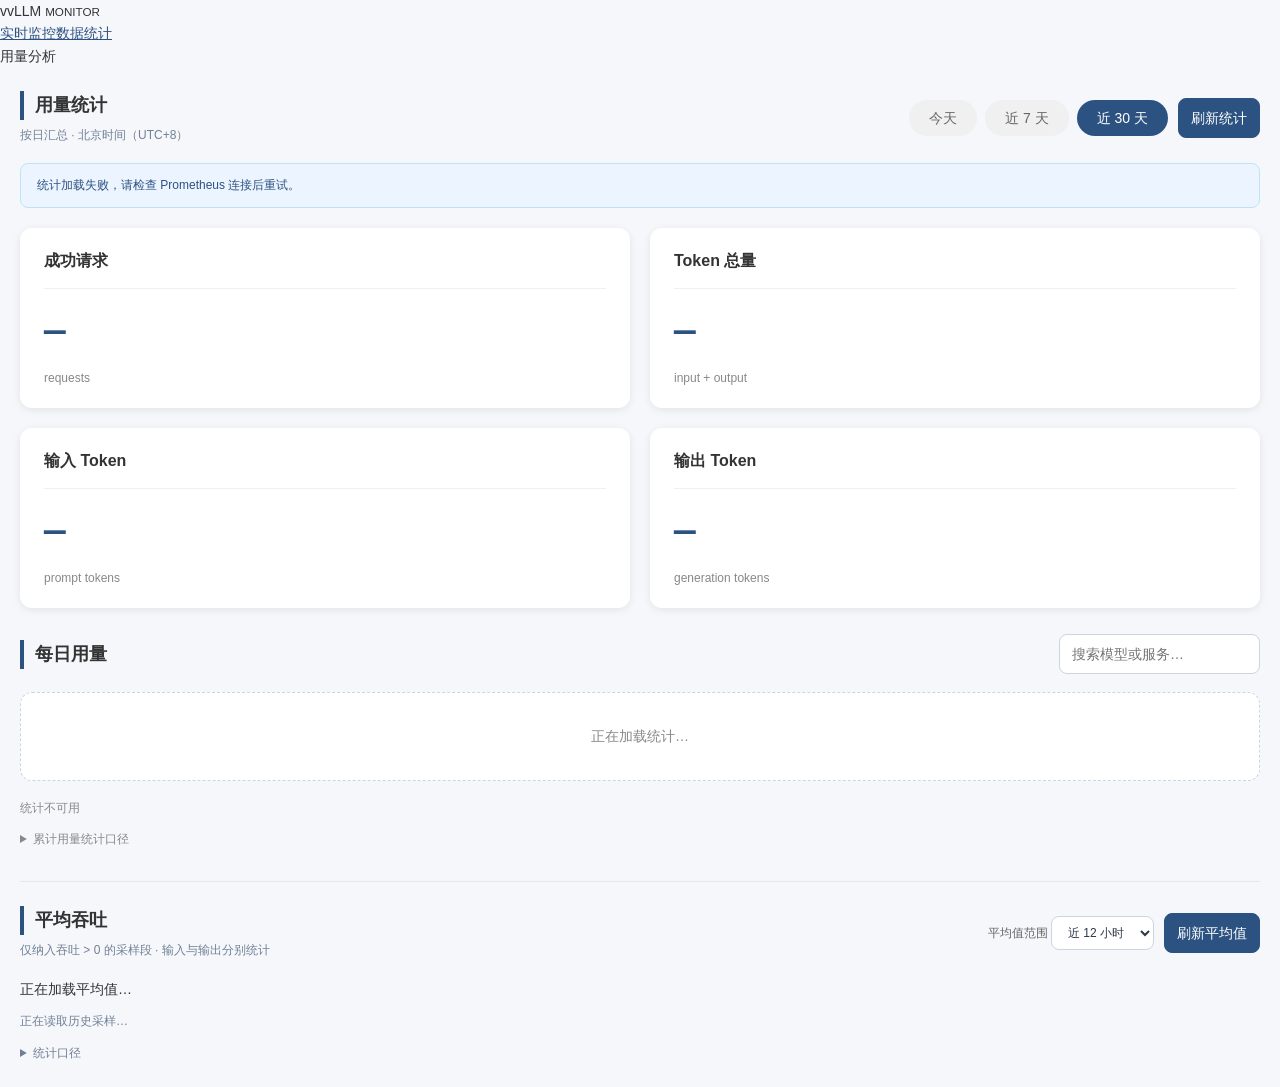
==== dashboard/statistics.html @ 38ed267f "Remove flashing chart notes and missing-data bar outlines" ====
<!doctype html>
<html lang="zh-CN">
<head>
<meta charset="utf-8"><meta name="viewport" content="width=device-width,initial-scale=1">
<title>vLLM · 用量统计</title>
<style>
:root{color-scheme:light;--bg:#f5f7fa;--panel:#fff;--line:#e2e8f0;--text:#333;--muted:#718096;--green:#2c5282}*{box-sizing:border-box}body{margin:0;background:var(--bg);color:var(--text);font:14px/1.6 -apple-system,BlinkMacSystemFont,"Segoe UI",Roboto,"Helvetica Neue",Arial,sans-serif}a{color:#2c5282}button,input,select{font:inherit}button,a,select{transition:background .2s,border-color .2s}button{cursor:pointer}button:disabled{opacity:.5;cursor:wait}button,input,select{border:1px solid #cbd5e0;border-radius:8px;padding:8px 12px;background:#fff;color:#2d3748}button{background:#2c5282;border-color:#2c5282;color:white}button:hover{background:#1a365d}input:focus,select:focus{outline:0;border-color:#2c5282;box-shadow:0 0 0 3px #2c52821f}a:focus-visible,button:focus-visible,summary:focus-visible{outline:2px solid #5470c6;outline-offset:4px}.site-header{background:linear-gradient(135deg,#1a365d,#2c5282);padding:22px 30px;display:flex;justify-content:space-between;align-items:center;gap:20px;color:white}.site-header h1{font:26px/1.4 SimSun,"宋体",serif;letter-spacing:2px;margin:0}.site-header p{color:#ffffffb3;margin:6px 0 0;font-size:13px}.page-switch{display:flex;gap:4px;border-radius:24px;background:#ffffff26;padding:5px;white-space:nowrap}.page-switch a{color:#ffffffd9;text-decoration:none;padding:8px 18px;border-radius:20px;font-size:13px}.page-switch a.active{background:white;color:#1a365d;font-weight:600}.page-switch a:hover{background:#ffffff30}.page-switch a.active:hover{background:white}.toolbar{background:white;border-bottom:1px solid var(--line);padding:14px 30px;display:flex;align-items:center;justify-content:space-between;gap:16px;flex-wrap:wrap}.range-tabs{display:flex;gap:8px}.range-tabs button{background:#f0f0f0;color:#666;border:0;border-radius:20px;padding:7px 20px}.range-tabs button[aria-pressed="true"]{background:#2c5282;color:white}.toolbar-note{color:#888;font-size:12px}main{max-width:1400px;margin:0 auto;padding:24px 20px}.section-head,.table-head,header{display:flex;align-items:center;justify-content:space-between;gap:18px;flex-wrap:wrap;margin-bottom:18px}h1,h2{font-size:18px;font-weight:600;margin:0}main h1,main h2{border-left:4px solid #2c5282;padding-left:11px}p{color:var(--muted);margin:6px 0 0;font-size:12px}.actions{display:flex;align-items:center;gap:10px}.actions label{color:#666;font-size:12px}.cards{display:grid;grid-template-columns:1fr 1fr;gap:20px;margin:0 0 26px}.card,.chart-card{background:#fff;border-radius:12px;box-shadow:0 2px 8px #00000014;min-width:0}.card{padding:20px 24px}.card>span{display:block;font-weight:600;font-size:16px;border-bottom:1px solid #f0f0f0;padding-bottom:14px}.card>strong{display:block;font:600 36px/1.8 'SF Mono',Menlo,Consolas,monospace;margin-top:12px;color:#2c5282;overflow-wrap:anywhere}.card small{color:#888;font-size:12px}.token-split{display:flex;gap:24px;flex-wrap:wrap;margin-top:10px;color:#718096;font-size:12px}.token-split b{color:#4a5568;font-weight:500;margin-left:5px}.chart-grid{display:grid;grid-template-columns:1fr 1fr;gap:20px}#rows{grid-template-columns:1fr}.chart-card{padding:20px 24px}.chart-title{display:flex;justify-content:space-between;align-items:center;gap:15px;border-bottom:1px solid #f0f0f0;padding-bottom:14px;margin-bottom:20px}.chart-title h3{font-size:16px;font-weight:600;margin:0}.chart-title>span{color:#888;font-size:12px}.bar-axis{display:flex;justify-content:space-between;padding-right:106px;font:11px Menlo,Consolas,monospace;color:#999;margin:0 0 18px}.bar-row{display:grid;grid-template-columns:minmax(0,1fr) 90px;column-gap:16px;margin-bottom:24px}.bar-row:last-child{margin-bottom:0}.bar-label{grid-column:1/-1;display:flex;justify-content:space-between;gap:12px;margin-bottom:9px;min-width:0}.bar-label strong{font-size:13px;font-weight:500;overflow-wrap:anywhere}.bar-label span{font-size:11px;color:#999;overflow:hidden;text-overflow:ellipsis;white-space:nowrap}.bar-track{height:23px;align-self:center;background:repeating-linear-gradient(to right,#fafbfc 0,#fafbfc calc(25% - 1px),#e8edf3 calc(25% - 1px),#e8edf3 25%);border-left:1px solid #cbd5e0;display:flex;overflow:hidden}.bar-track i{display:block;height:100%;flex-shrink:0;border-radius:0 3px 3px 0}.bar-value{font:500 12px/23px Menlo,Consolas,monospace;text-align:right;color:#4a5568}.bar-detail{grid-column:1/-1;color:#888;font-size:11px;margin-top:7px}.chart-empty{grid-column:1/-1;background:#fff;border:1px dashed #cbd5e0;padding:32px;border-radius:12px;color:#888;text-align:center}.notice{padding:12px 16px;border:1px solid #bee3f8;background:#ebf4ff;color:#2c5282;border-radius:8px;font-size:12px;margin-bottom:20px}.average-section{margin-top:32px;border-top:1px solid #e2e8f0;padding-top:24px}footer{font-size:12px;color:#888;margin-top:18px}.meta{font-size:12px;color:#888;margin:14px 0}details{font-size:12px;color:#888;margin-top:12px}details p{line-height:1.9}summary{cursor:pointer}.legend{display:flex;gap:16px;align-items:center;font-size:12px;color:#888;margin-bottom:18px}.legend i{display:inline-block;width:10px;height:10px;border-radius:2px;margin-right:6px}[hidden]{display:none!important}@media(max-width:900px){.chart-grid{grid-template-columns:1fr}}@media(max-width:768px){.site-header{padding:20px;align-items:flex-start;flex-direction:column;gap:16px}.site-header h1{font-size:23px}.toolbar{padding:12px 20px}.toolbar-note{display:none}.cards{grid-template-columns:1fr;gap:16px}main{padding:20px 16px}.chart-card,.card{padding:18px}.card>strong{font-size:30px}.bar-label span{max-width:45%}.actions{flex-wrap:wrap}.bar-row{grid-template-columns:minmax(0,1fr) 84px;column-gap:12px}.bar-axis{padding-right:96px}.table-head input{max-width:100%}}
</style>
<link rel="stylesheet" href="/theme.css">
</head>
<body>
<div class="app-header"><div class="app-brand"><span class="brand-mark">v</span>vLLM <small>MONITOR</small></div><nav class="app-nav" aria-label="页面导航"><a href="/" >实时监控</a><a href="/stats" class="active" aria-current="page">数据统计</a></nav><div class="app-tools"><span class="pill">用量分析</span></div></div>
<main>

<header><div><h1>用量统计</h1><p>按日汇总 · 北京时间（UTC+8）</p></div><div class="actions"><div class="range-tabs" aria-label="累计用量范围"><button type="button" data-range="24h" aria-pressed="false">今天</button><button type="button" data-range="7d" aria-pressed="false">近 7 天</button><button type="button" data-range="30d" aria-pressed="true">近 30 天</button></div><label hidden>统计范围 <select id="window"><option value="24h">今天</option><option value="7d">近 7 天</option><option value="30d" selected>近 30 天</option></select></label><button id="refresh">刷新统计</button></div></header>
<div id="error" class="notice" role="alert" hidden></div>
<section class="cards" aria-label="总计">
<div class="card"><span>成功请求</span><strong id="requests">—</strong><small>requests</small></div>
<div class="card"><span>Token 总量</span><strong id="total_tokens">—</strong><small>input + output</small></div>
<div class="card"><span>输入 Token</span><strong id="input_tokens">—</strong><small>prompt tokens</small></div>
<div class="card"><span>输出 Token</span><strong id="output_tokens">—</strong><small>generation tokens</small></div>
</section>
<div class="table-head"><h2>每日用量</h2><input id="search" type="search" aria-label="搜索模型或服务" placeholder="搜索模型或服务…"></div>
<div id="rows" class="chart-grid" aria-live="polite">正在加载统计…</div>
<footer><div id="status" role="status">正在读取 Prometheus 历史…</div><details><summary>累计用量统计口径</summary><p>统计当前配置的服务入口，按 model_name 分列；不同入口分别计数，总计不随搜索变化。同一请求经过多个被监控入口或 PD 节点时可能重复计数。</p><p>按北京时间自然日计算计数器增量；今天统计到当前时刻。总计为每日已知数据之和；按所选日期范围估算，处理已观测到的重启归零；默认最多保留 30 天，并非服务上线以来的永久总账。接入前用量、采集缺口无法完整恢复；小数四舍五入展示。缺失指标显示 —，不计为零；总计仅汇总已知用量，部分缺失时显示提示；全部缺失时显示 —。</p></details></footer>
<section aria-label="平均吞吐" class="average-section">
<div class="table-head"><div><h1>平均吞吐</h1><p>仅纳入吞吐 &gt; 0 的采样段 · 输入与输出分别统计</p></div><div class="actions"><label>平均值范围 <select id="average-window"><option value="12h">近 12 小时</option><option value="24h">近 24 小时</option></select></label><button id="average-refresh">刷新平均值</button></div></div>
<div id="average-error" class="notice" role="alert" hidden></div>
<div id="average-rows" class="chart-grid" aria-live="polite">正在加载平均值…</div>
<p id="average-status" role="status" style="font-size:12px;margin:12px 0">正在读取历史采样…</p>
<details><summary style="cursor:pointer;color:var(--muted)">统计口径</summary><p style="font-size:12px;margin-top:8px">按 3 秒等间隔取样，对大于 0 的吞吐值求平均，等价于按有效采样时长加权；采集失败、缺失和过期样本排除。有效时长与覆盖率是采样估算。全程为零时平均显示 —，有效时长为 0；没有数据时两者均为 —。输入、输出的有效时段不同，不能直接相加两者平均值。采样间隔内部的空闲秒数无法精确扣除；有负载但吞吐为零的等待阶段也会按本口径排除。</p></details>
</section>
</main>
<script src="/statistics-bars.js"></script>
<script>
const $=id=>document.getElementById(id), keys=['requests','total_tokens','input_tokens','output_tokens'];
const fmt=v=>v==null?'—':Number(v).toLocaleString('zh-CN',{maximumFractionDigits:0});
const esc=v=>String(v??'').replace(/[&<>"']/g,c=>({'&':'&amp;','<':'&lt;','>':'&gt;','"':'&quot;',"'":'&#39;'}[c]));
let data=null, serial=0, rangeStart=0, rangeEnd=0;
function dateSlider(key){
  const dates=data?.dates||[], count=Math.max(1,dates.length);
  const values=dates.map(date=>(data?.rows||[]).reduce((sum,row)=>sum+(row.daily?.find(day=>day.date===date)?.[key]||0),0));
  const max=Math.max(1,...values);
  const bars=values.map((v,i)=>`<rect x="${i/count*1000}" y="${38-v/max*32}" width="${Math.max(1,1000/count-3)}" height="${v/max*32}" rx="1"/>`).join('');
  return `<div class="date-slider"><div class="date-brush" style="--range-left:${rangeStart/count*100}%;--range-right:${(rangeEnd+1)/count*100}%"><svg viewBox="0 0 1000 40" preserveAspectRatio="none" aria-hidden="true">${bars}</svg><div class="brush-window" data-brush="pan" tabindex="0" role="group" aria-label="日期选区，左右方向键平移"><span class="brush-grip" data-brush="start" tabindex="0" role="slider" aria-label="开始日期" aria-valuemin="0" aria-valuemax="${dates.length-1}" aria-valuenow="${rangeStart}" aria-valuetext="${dates[rangeStart]}"></span><span class="brush-grip" data-brush="end" tabindex="0" role="slider" aria-label="结束日期" aria-valuemin="0" aria-valuemax="${dates.length-1}" aria-valuenow="${rangeEnd}" aria-valuetext="${dates[rangeEnd]}"></span></div></div><div class="date-bounds"><span>${esc(dates[0]||'—')}</span><span>拖动两端缩放 · 拖动选区平移</span><span>${esc(dates[dates.length-1]||'—')}</span></div></div>`;
}
function withDateSlider(chart,key){return chart.replace('</section>',dateSlider(key)+'</section>');}
function selectedTotals(dates){
  if(rangeStart===0 && rangeEnd===(data.dates||[]).length-1)return Object.fromEntries(keys.map(key=>{
    const known=data.rows.map(row=>row[key]).filter(v=>v!=null&&Number.isFinite(v));
    return [key,known.length?known.reduce((a,b)=>a+b,0):null];
  }));
  return Object.fromEntries(keys.map(key=>{
    const perRow=data.rows.map(row=>dates.map(date=>row.daily?.find(day=>day.date===date)?.[key]).filter(v=>v!=null&&Number.isFinite(v)));
    return [key,perRow.some(values=>values.length)?perRow.flat().reduce((a,b)=>a+b,0):null];
  }));
}
function render(live=false){
  const q=$('search').value.trim().toLowerCase();
  const dates=(data?.dates||[]).slice(rangeStart,rangeEnd+1);
  if(data){const totals=selectedTotals(dates);keys.forEach(k=>$(k).textContent=fmt(totals[k]));}
  const rows=(data?.rows||[]).filter(r=>[r.display_model,r.model,r.project,r.node].join(' ').toLowerCase().includes(q));
  const width=Math.max(280,($('rows').clientWidth||842)-42);
  const charts=[dailyUsageChart(rows,dates,'requests','每日请求处理数','次',fmt,esc,width),dailyUsageChart(rows,dates,'total_tokens','每日 Token 用量','tokens',fmt,esc,width),dailyQueueChart(rows,dates,fmt,esc,width)];
  if(live===true){
    document.querySelectorAll('.daily-scroll').forEach((plot,i)=>plot.innerHTML=charts[i].match(/<div class="daily-scroll">([\s\S]*?)<\/div>/)[1]);
    document.querySelectorAll('.date-brush').forEach(brush=>{
      brush.style.setProperty('--range-left',`${rangeStart/data.dates.length*100}%`);
      brush.style.setProperty('--range-right',`${(rangeEnd+1)/data.dates.length*100}%`);
      ['start','end'].forEach(part=>{const handle=brush.querySelector(`[data-brush="${part}"]`),value=part==='start'?rangeStart:rangeEnd;handle.setAttribute('aria-valuenow',value);handle.setAttribute('aria-valuetext',data.dates[value]);});
    });
    return;
  }
  $('rows').innerHTML=rows.length ? charts.map((chart,i)=>withDateSlider(chart,['requests','total_tokens','waiting'][i])).join('')
    : `<div class="chart-empty">${q?'没有匹配的模型':data?'当前没有可统计的服务入口':'暂无统计数据'}</div>`;
}
async function load(){const id=++serial;$('refresh').disabled=true;$('error').hidden=true;data=null;keys.forEach(k=>$(k).textContent='—');$('rows').innerHTML='<div class="chart-empty">正在加载统计…</div>';$('status').textContent='正在读取 Prometheus 历史…';try{const response=await fetch('/api/statistics?window='+encodeURIComponent($('window').value));if(!response.ok)throw new Error('统计加载失败，请检查 Prometheus 连接后重试。');const next=await response.json();if(id!==serial)return;data=next;rangeStart=0;rangeEnd=Math.max(0,(data.dates||[]).length-1);keys.forEach(k=>$(k).textContent=fmt(data.totals[k]));render();$('status').textContent='统计截至：'+new Date(data.end*1000).toLocaleString('zh-CN')+' · '+data.rows.length+' 个模型 / 入口记录';if(data.partial || data.rows.some(r=>keys.some(k=>r[k]==null))){$('error').textContent='部分模型或日期数据缺失：总计与柱状图仅汇总已知用量，不代表完整总量。';$('error').hidden=false;}}catch(e){if(id!==serial)return;$('error').textContent=e.message;$('error').hidden=false;$('status').textContent='统计不可用';render();}finally{if(id===serial)$('refresh').disabled=false;}}
let brushDrag=null;
$('rows').onpointerdown=event=>{
  const target=event.target.closest('[data-brush]');if(!data||!target||event.button!==0)return;
  const track=target.closest('.date-brush');
  brushDrag={pointer:event.pointerId,x:event.clientX,width:track.getBoundingClientRect().width,start:rangeStart,end:rangeEnd,part:target.dataset.brush};
  target.setPointerCapture(event.pointerId);target.focus({preventScroll:true});event.preventDefault();
};
$('rows').onpointermove=event=>{
  if(!brushDrag||event.pointerId!==brushDrag.pointer)return;
  const d=brushDrag,delta=Math.round((event.clientX-d.x)/d.width*data.dates.length);
  [rangeStart,rangeEnd]=brushRange(d.start,d.end,delta,d.part,data.dates.length);render(true);
};
$('rows').onpointerup=$('rows').onpointercancel=$('rows').onlostpointercapture=()=>{brushDrag=null;};
$('rows').onkeydown=event=>{
  const target=event.target.closest('[data-brush]');if(!data||!target||!['ArrowLeft','ArrowRight'].includes(event.key))return;
  event.preventDefault();[rangeStart,rangeEnd]=brushRange(rangeStart,rangeEnd,event.key==='ArrowRight'?1:-1,target.dataset.brush,data.dates.length);render(true);
};
if(typeof ResizeObserver!=='undefined')new ResizeObserver(()=>{if(data)render(true);}).observe($('rows'));
function syncTabs(){document.querySelectorAll('[data-range]').forEach(button=>button.setAttribute('aria-pressed',String(button.dataset.range===$('window').value)));}
document.querySelectorAll('[data-range]').forEach(button=>button.onclick=()=>{$('window').value=button.dataset.range;syncTabs();load();});
$('refresh').onclick=load;$('window').onchange=()=>{syncTabs();load();};$('search').oninput=render;load();
</script>
<script src="/averages.js"></script>
</body></html>
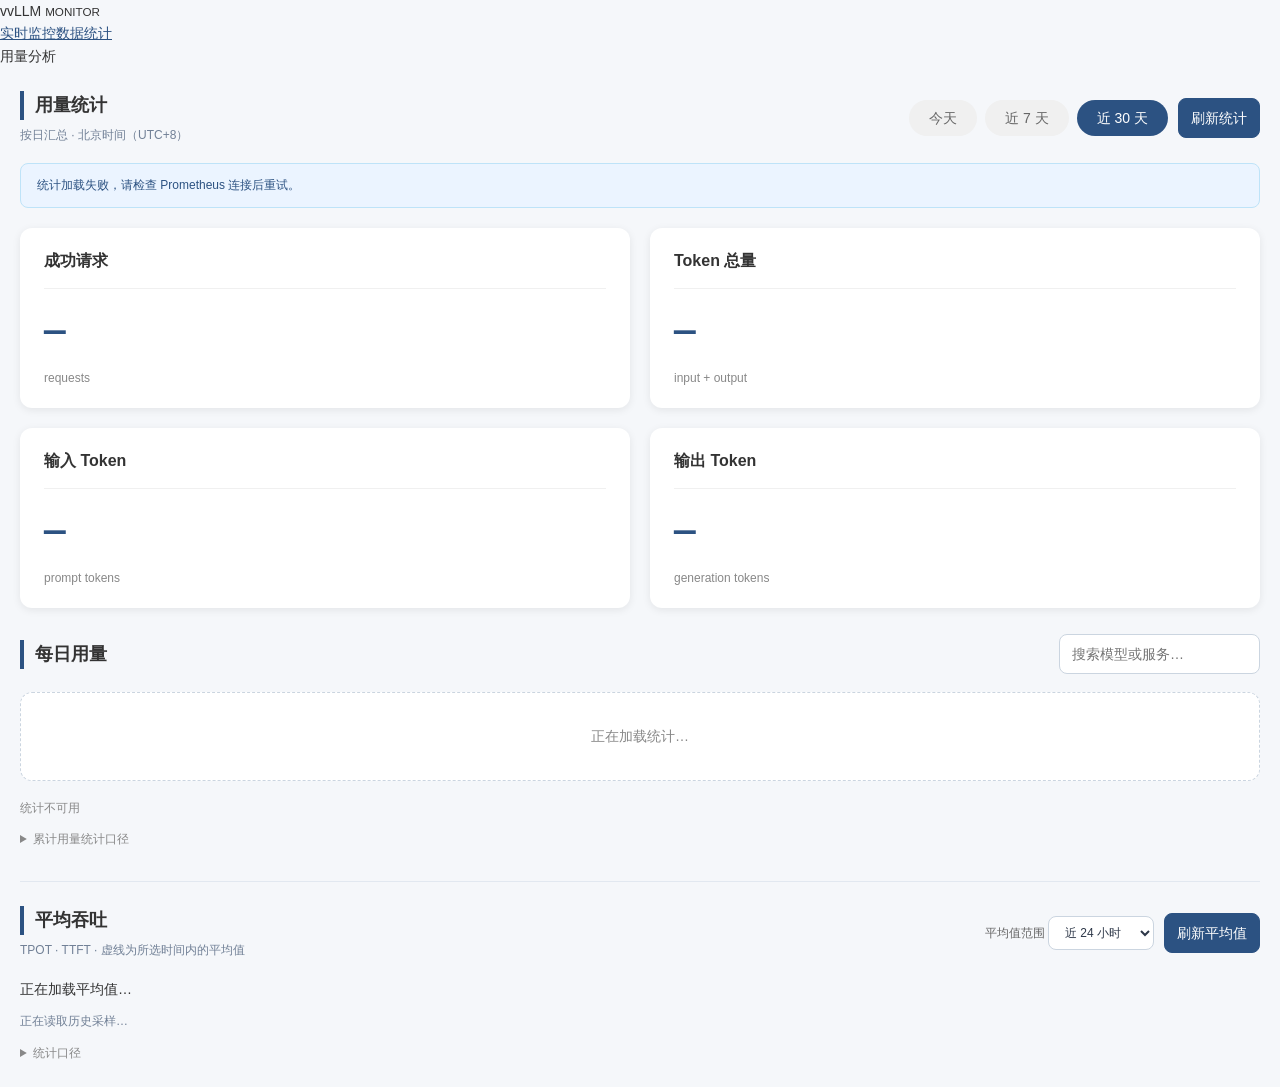
==== commit 0ce96908: "feat: add latency trends and refine decode speed monitoring" ====
--- a/dashboard/statistics.html
+++ b/dashboard/statistics.html
@@ -12,7 +12,7 @@
 <div class="app-header"><div class="app-brand"><span class="brand-mark">v</span>vLLM <small>MONITOR</small></div><nav class="app-nav" aria-label="页面导航"><a href="/" >实时监控</a><a href="/stats" class="active" aria-current="page">数据统计</a></nav><div class="app-tools"><span class="pill">用量分析</span></div></div>
 <main>
 
-<header><div><h1>用量统计</h1><p>按日汇总 · 北京时间（UTC+8）</p></div><div class="actions"><div class="range-tabs" aria-label="累计用量范围"><button type="button" data-range="24h" aria-pressed="false">今天</button><button type="button" data-range="7d" aria-pressed="false">近 7 天</button><button type="button" data-range="30d" aria-pressed="true">近 30 天</button></div><label hidden>统计范围 <select id="window"><option value="24h">今天</option><option value="7d">近 7 天</option><option value="30d" selected>近 30 天</option></select></label><button id="refresh">刷新统计</button></div></header>
+<header><div><h1>用量统计</h1><p>按日汇总 · 北京时间（UTC+8）</p></div><div class="actions"><div class="range-tabs" aria-label="累计用量范围"><button type="button" data-range="24h" aria-pressed="false">今天</button><button type="button" data-range="7d" aria-pressed="false">近 7 天</button><button type="button" data-range="30d" aria-pressed="true">近 30 天</button></div><label hidden>统计范围 <select id="window"><option value="24h" selected>今天</option><option value="7d">近 7 天</option><option value="30d" selected>近 30 天</option></select></label><button id="refresh">刷新统计</button></div></header>
 <div id="error" class="notice" role="alert" hidden></div>
 <section class="cards" aria-label="总计">
 <div class="card"><span>成功请求</span><strong id="requests">—</strong><small>requests</small></div>
@@ -24,19 +24,50 @@
 <div id="rows" class="chart-grid" aria-live="polite">正在加载统计…</div>
 <footer><div id="status" role="status">正在读取 Prometheus 历史…</div><details><summary>累计用量统计口径</summary><p>统计当前配置的服务入口，按 model_name 分列；不同入口分别计数，总计不随搜索变化。同一请求经过多个被监控入口或 PD 节点时可能重复计数。</p><p>按北京时间自然日计算计数器增量；今天统计到当前时刻。总计为每日已知数据之和；按所选日期范围估算，处理已观测到的重启归零；默认最多保留 30 天，并非服务上线以来的永久总账。接入前用量、采集缺口无法完整恢复；小数四舍五入展示。缺失指标显示 —，不计为零；总计仅汇总已知用量，部分缺失时显示提示；全部缺失时显示 —。</p></details></footer>
 <section aria-label="平均吞吐" class="average-section">
-<div class="table-head"><div><h1>平均吞吐</h1><p>仅纳入吞吐 &gt; 0 的采样段 · 输入与输出分别统计</p></div><div class="actions"><label>平均值范围 <select id="average-window"><option value="12h">近 12 小时</option><option value="24h">近 24 小时</option></select></label><button id="average-refresh">刷新平均值</button></div></div>
+<div class="table-head"><div><h1>平均吞吐</h1><p>TPOT · TTFT · 虚线为所选时间内的平均值</p></div><div class="actions"><label>平均值范围 <select id="average-window"><option value="6h">近 6 小时</option><option value="12h">近 12 小时</option><option value="24h" selected>近 24 小时</option><option value="48h">近 48 小时</option><option value="7d">近 7 天</option><option value="custom">自定义时间</option></select></label><button id="average-refresh">刷新平均值</button></div></div>
+<div id="average-custom" class="actions" hidden style="flex-wrap:wrap;margin-bottom:16px"><label>开始时间 <input id="average-start" type="datetime-local" required></label><label>结束时间 <input id="average-end" type="datetime-local" required></label><span style="color:var(--muted);font-size:12px">按本地时区，最长 30 天；选择后点击刷新平均值</span></div>
 <div id="average-error" class="notice" role="alert" hidden></div>
+<div id="average-tooltip" class="latency-tooltip" role="tooltip" hidden></div>
 <div id="average-rows" class="chart-grid" aria-live="polite">正在加载平均值…</div>
 <p id="average-status" role="status" style="font-size:12px;margin:12px 0">正在读取历史采样…</p>
-<details><summary style="cursor:pointer;color:var(--muted)">统计口径</summary><p style="font-size:12px;margin-top:8px">按 3 秒等间隔取样，对大于 0 的吞吐值求平均，等价于按有效采样时长加权；采集失败、缺失和过期样本排除。有效时长与覆盖率是采样估算。全程为零时平均显示 —，有效时长为 0；没有数据时两者均为 —。输入、输出的有效时段不同，不能直接相加两者平均值。采样间隔内部的空闲秒数无法精确扣除；有负载但吞吐为零的等待阶段也会按本口径排除。</p></details>
+<details><summary>统计口径</summary><p>TPOT 为请求级每输出 Token 耗时，TTFT 为首 Token 延迟，单位均为毫秒。每个实线采样点用最近两次采集间的耗时总量增量 ÷ 观测次数增量计算，不使用 P95 / P50，也不是逐请求原始记录。虚线为所选时间内每 3 秒有效采样的时间均值，不是请求加权均值。无新增观测、采集失败、过期或不完整的 sum/count 指标不计入均值，缺测处断线；有效零值保留。较长范围降低曲线取点密度，虚线仍使用完整 3 秒采样计算。</p></details>
 </section>
 </main>
+<div id="bar-tooltip" class="bar-tooltip" role="tooltip" hidden></div>
 <script src="/statistics-bars.js"></script>
 <script>
 const $=id=>document.getElementById(id), keys=['requests','total_tokens','input_tokens','output_tokens'];
 const fmt=v=>v==null?'—':Number(v).toLocaleString('zh-CN',{maximumFractionDigits:0});
 const esc=v=>String(v??'').replace(/[&<>"']/g,c=>({'&':'&amp;','<':'&lt;','>':'&gt;','"':'&quot;',"'":'&#39;'}[c]));
 let data=null, serial=0, rangeStart=0, rangeEnd=0;
+let tooltipTarget=null;
+function hideBarTooltip(){
+  if(tooltipTarget)tooltipTarget.removeAttribute('aria-describedby');
+  tooltipTarget=null;$('bar-tooltip').hidden=true;
+}
+function showBarTooltip(target,x,y){
+  if(!target){hideBarTooltip();return;}
+  if(tooltipTarget!==target)hideBarTooltip();
+  tooltipTarget=target;
+  const tooltip=$('bar-tooltip');
+  tooltip.textContent=target.dataset.barTooltip;
+  tooltip.hidden=false;target.setAttribute('aria-describedby','bar-tooltip');
+  const box=tooltip.getBoundingClientRect();
+  tooltip.style.left=Math.max(8,Math.min(x+12,window.innerWidth-box.width-8))+'px';
+  tooltip.style.top=Math.max(8,y+12+box.height>window.innerHeight-8?y-box.height-12:y+12)+'px';
+}
+$('rows').onpointerover=event=>showBarTooltip(event.target.closest('[data-bar-tooltip]'),event.clientX,event.clientY);
+$('rows').onpointerout=$('rows').onpointerleave=hideBarTooltip;
+$('rows').onfocusin=event=>{
+  const target=event.target.closest('[data-bar-tooltip]');
+  if(!target)return;
+  const box=target.getBoundingClientRect();showBarTooltip(target,box.x+box.width/2,box.y);
+};
+$('rows').onfocusout=hideBarTooltip;
+if(typeof window!=='undefined'){
+  window.addEventListener('scroll',hideBarTooltip,true);
+  window.addEventListener('blur',hideBarTooltip);
+}
 function dateSlider(key){
   const dates=data?.dates||[], count=Math.max(1,dates.length);
   const values=dates.map(date=>(data?.rows||[]).reduce((sum,row)=>sum+(row.daily?.find(day=>day.date===date)?.[key]||0),0));
@@ -56,6 +87,7 @@
   }));
 }
 function render(live=false){
+  hideBarTooltip();
   const q=$('search').value.trim().toLowerCase();
   const dates=(data?.dates||[]).slice(rangeStart,rangeEnd+1);
   if(data){const totals=selectedTotals(dates);keys.forEach(k=>$(k).textContent=fmt(totals[k]));}
@@ -74,7 +106,7 @@
   $('rows').innerHTML=rows.length ? charts.map((chart,i)=>withDateSlider(chart,['requests','total_tokens','waiting'][i])).join('')
     : `<div class="chart-empty">${q?'没有匹配的模型':data?'当前没有可统计的服务入口':'暂无统计数据'}</div>`;
 }
-async function load(){const id=++serial;$('refresh').disabled=true;$('error').hidden=true;data=null;keys.forEach(k=>$(k).textContent='—');$('rows').innerHTML='<div class="chart-empty">正在加载统计…</div>';$('status').textContent='正在读取 Prometheus 历史…';try{const response=await fetch('/api/statistics?window='+encodeURIComponent($('window').value));if(!response.ok)throw new Error('统计加载失败，请检查 Prometheus 连接后重试。');const next=await response.json();if(id!==serial)return;data=next;rangeStart=0;rangeEnd=Math.max(0,(data.dates||[]).length-1);keys.forEach(k=>$(k).textContent=fmt(data.totals[k]));render();$('status').textContent='统计截至：'+new Date(data.end*1000).toLocaleString('zh-CN')+' · '+data.rows.length+' 个模型 / 入口记录';if(data.partial || data.rows.some(r=>keys.some(k=>r[k]==null))){$('error').textContent='部分模型或日期数据缺失：总计与柱状图仅汇总已知用量，不代表完整总量。';$('error').hidden=false;}}catch(e){if(id!==serial)return;$('error').textContent=e.message;$('error').hidden=false;$('status').textContent='统计不可用';render();}finally{if(id===serial)$('refresh').disabled=false;}}
+async function load(){hideBarTooltip();const id=++serial;$('refresh').disabled=true;$('error').hidden=true;data=null;keys.forEach(k=>$(k).textContent='—');$('rows').innerHTML='<div class="chart-empty">正在加载统计…</div>';$('status').textContent='正在读取 Prometheus 历史…';try{const response=await fetch('/api/statistics?window='+encodeURIComponent($('window').value));if(!response.ok)throw new Error('统计加载失败，请检查 Prometheus 连接后重试。');const next=await response.json();if(id!==serial)return;data=next;rangeStart=0;rangeEnd=Math.max(0,(data.dates||[]).length-1);keys.forEach(k=>$(k).textContent=fmt(data.totals[k]));render();$('status').textContent='统计截至：'+new Date(data.end*1000).toLocaleString('zh-CN')+' · '+data.rows.length+' 个模型 / 入口记录';if(data.partial || data.rows.some(r=>keys.some(k=>r[k]==null))){$('error').textContent='部分模型或日期数据缺失：总计与柱状图仅汇总已知用量，不代表完整总量。';$('error').hidden=false;}}catch(e){if(id!==serial)return;$('error').textContent=e.message;$('error').hidden=false;$('status').textContent='统计不可用';render();}finally{if(id===serial)$('refresh').disabled=false;}}
 let brushDrag=null;
 $('rows').onpointerdown=event=>{
   const target=event.target.closest('[data-brush]');if(!data||!target||event.button!==0)return;
@@ -83,12 +115,14 @@
   target.setPointerCapture(event.pointerId);target.focus({preventScroll:true});event.preventDefault();
 };
 $('rows').onpointermove=event=>{
-  if(!brushDrag||event.pointerId!==brushDrag.pointer)return;
+  if(!brushDrag){showBarTooltip(event.target.closest('[data-bar-tooltip]'),event.clientX,event.clientY);return;}
+  if(event.pointerId!==brushDrag.pointer)return;
   const d=brushDrag,delta=Math.round((event.clientX-d.x)/d.width*data.dates.length);
   [rangeStart,rangeEnd]=brushRange(d.start,d.end,delta,d.part,data.dates.length);render(true);
 };
 $('rows').onpointerup=$('rows').onpointercancel=$('rows').onlostpointercapture=()=>{brushDrag=null;};
 $('rows').onkeydown=event=>{
+  if(event.key==='Escape'){hideBarTooltip();return;}
   const target=event.target.closest('[data-brush]');if(!data||!target||!['ArrowLeft','ArrowRight'].includes(event.key))return;
   event.preventDefault();[rangeStart,rangeEnd]=brushRange(rangeStart,rangeEnd,event.key==='ArrowRight'?1:-1,target.dataset.brush,data.dates.length);render(true);
 };
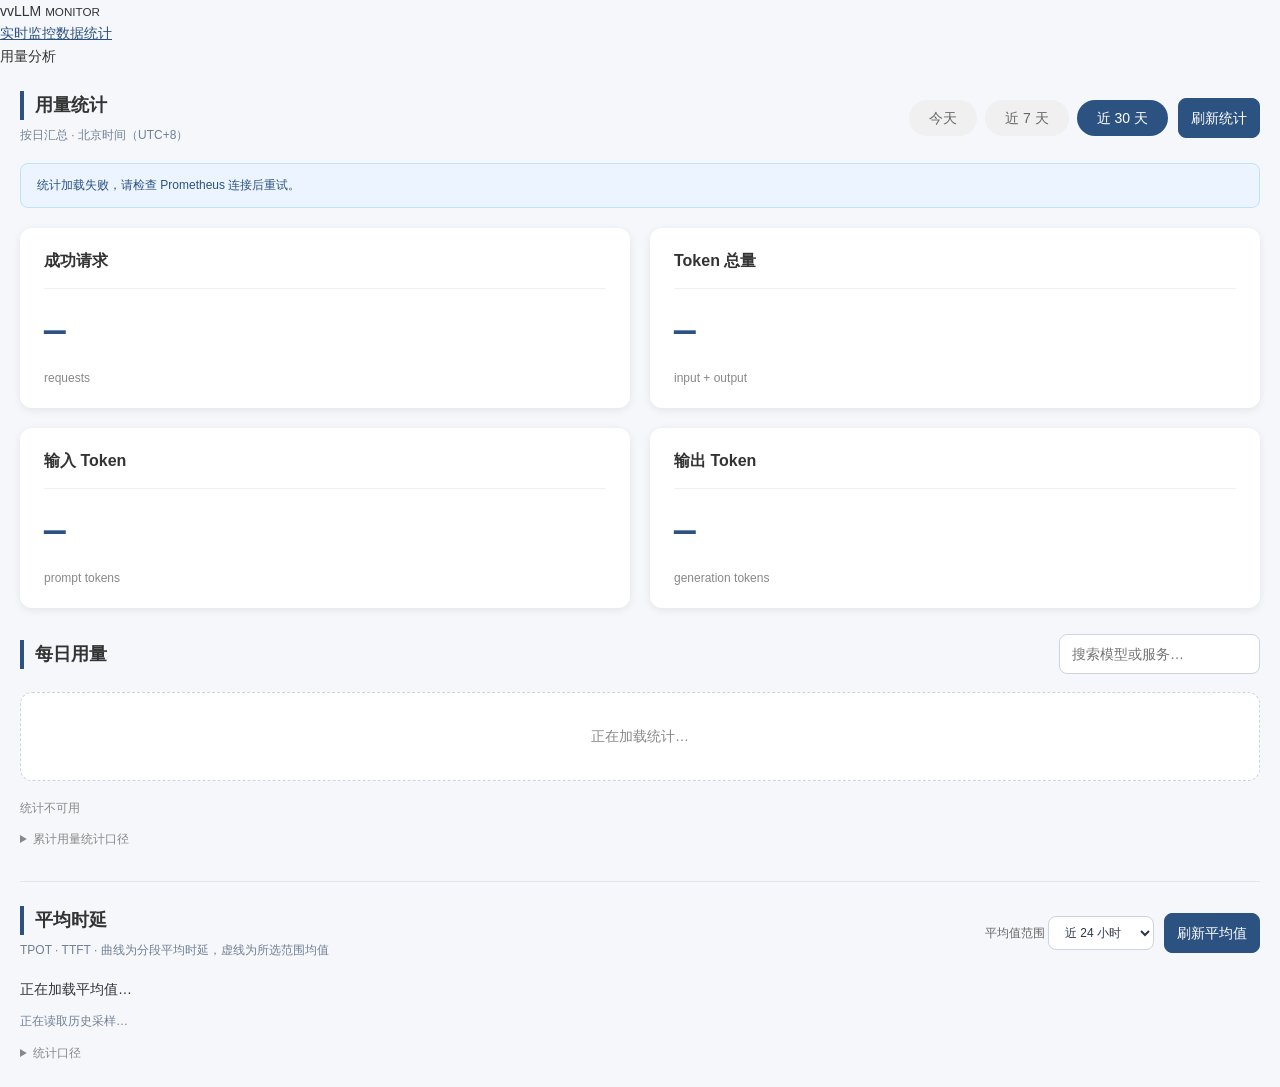
==== commit 339c94bf: "fix: aggregate latency samples into smooth trend curves" ====
--- a/dashboard/statistics.html
+++ b/dashboard/statistics.html
@@ -23,14 +23,14 @@
 <div class="table-head"><h2>每日用量</h2><input id="search" type="search" aria-label="搜索模型或服务" placeholder="搜索模型或服务…"></div>
 <div id="rows" class="chart-grid" aria-live="polite">正在加载统计…</div>
 <footer><div id="status" role="status">正在读取 Prometheus 历史…</div><details><summary>累计用量统计口径</summary><p>统计当前配置的服务入口，按 model_name 分列；不同入口分别计数，总计不随搜索变化。同一请求经过多个被监控入口或 PD 节点时可能重复计数。</p><p>按北京时间自然日计算计数器增量；今天统计到当前时刻。总计为每日已知数据之和；按所选日期范围估算，处理已观测到的重启归零；默认最多保留 30 天，并非服务上线以来的永久总账。接入前用量、采集缺口无法完整恢复；小数四舍五入展示。缺失指标显示 —，不计为零；总计仅汇总已知用量，部分缺失时显示提示；全部缺失时显示 —。</p></details></footer>
-<section aria-label="平均吞吐" class="average-section">
-<div class="table-head"><div><h1>平均吞吐</h1><p>TPOT · TTFT · 虚线为所选时间内的平均值</p></div><div class="actions"><label>平均值范围 <select id="average-window"><option value="6h">近 6 小时</option><option value="12h">近 12 小时</option><option value="24h" selected>近 24 小时</option><option value="48h">近 48 小时</option><option value="7d">近 7 天</option><option value="custom">自定义时间</option></select></label><button id="average-refresh">刷新平均值</button></div></div>
+<section aria-label="平均时延" class="average-section">
+<div class="table-head"><div><h1>平均时延</h1><p>TPOT · TTFT · 曲线为分段平均时延，虚线为所选范围均值</p></div><div class="actions"><label>平均值范围 <select id="average-window"><option value="6h">近 6 小时</option><option value="12h">近 12 小时</option><option value="24h" selected>近 24 小时</option><option value="48h">近 48 小时</option><option value="7d">近 7 天</option><option value="custom">自定义时间</option></select></label><button id="average-refresh">刷新平均值</button></div></div>
 <div id="average-custom" class="actions" hidden style="flex-wrap:wrap;margin-bottom:16px"><label>开始时间 <input id="average-start" type="datetime-local" required></label><label>结束时间 <input id="average-end" type="datetime-local" required></label><span style="color:var(--muted);font-size:12px">按本地时区，最长 30 天；选择后点击刷新平均值</span></div>
 <div id="average-error" class="notice" role="alert" hidden></div>
 <div id="average-tooltip" class="latency-tooltip" role="tooltip" hidden></div>
 <div id="average-rows" class="chart-grid" aria-live="polite">正在加载平均值…</div>
 <p id="average-status" role="status" style="font-size:12px;margin:12px 0">正在读取历史采样…</p>
-<details><summary>统计口径</summary><p>TPOT 为请求级每输出 Token 耗时，TTFT 为首 Token 延迟，单位均为毫秒。每个实线采样点用最近两次采集间的耗时总量增量 ÷ 观测次数增量计算，不使用 P95 / P50，也不是逐请求原始记录。虚线为所选时间内每 3 秒有效采样的时间均值，不是请求加权均值。无新增观测、采集失败、过期或不完整的 sum/count 指标不计入均值，缺测处断线；有效零值保留。较长范围降低曲线取点密度，虚线仍使用完整 3 秒采样计算。</p></details>
+<details><summary>统计口径</summary><p>TPOT 为请求级每输出 Token 耗时，TTFT 为首 Token 延迟，单位均为毫秒。底层每 3 秒用最近两次采集间的耗时总量增量 ÷ 观测次数增量计算延迟，曲线上的点为各时间段内有效采样的均值（近 24 小时每 5 分钟一个点），不使用 P95 / P50，也不是逐请求原始记录。虚线为所选时间内每 3 秒有效采样的时间均值，不是请求加权均值。无新增观测、采集失败、过期或不完整的 sum/count 指标不计入均值，缺测处断线；有效零值保留。较长范围使用更宽的时间段聚合，末尾不足一个时间段单独统计；整段无有效观测时断线，虚线仍使用完整 3 秒采样计算。</p></details>
 </section>
 </main>
 <div id="bar-tooltip" class="bar-tooltip" role="tooltip" hidden></div>
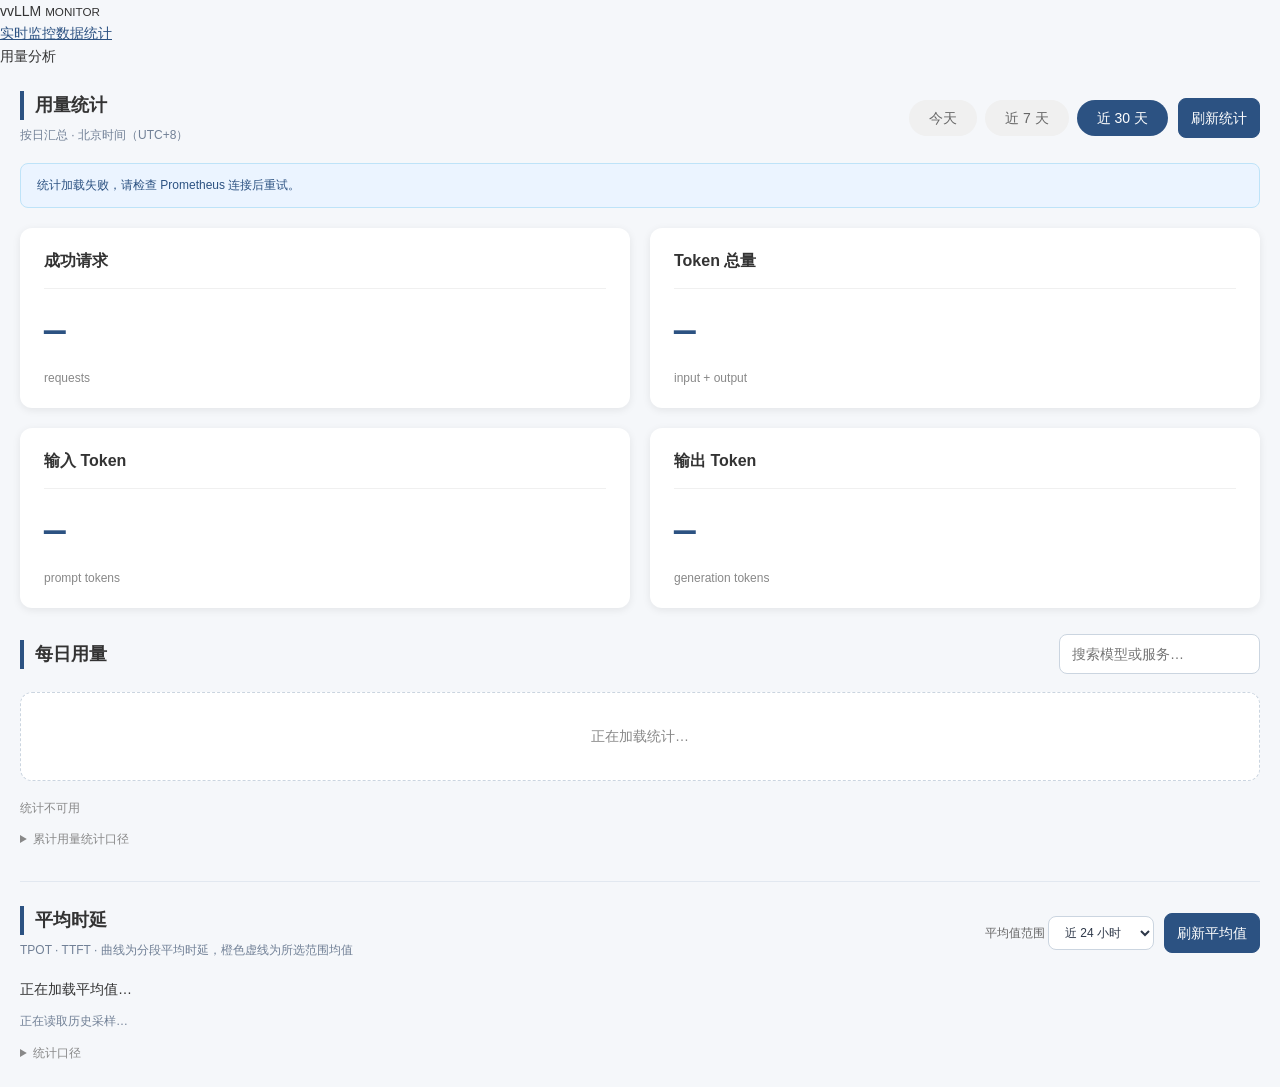
==== commit 9760fb28: "feat: improve sparse latency trends and usage tooltips" ====
--- a/dashboard/statistics.html
+++ b/dashboard/statistics.html
@@ -24,13 +24,13 @@
 <div id="rows" class="chart-grid" aria-live="polite">正在加载统计…</div>
 <footer><div id="status" role="status">正在读取 Prometheus 历史…</div><details><summary>累计用量统计口径</summary><p>统计当前配置的服务入口，按 model_name 分列；不同入口分别计数，总计不随搜索变化。同一请求经过多个被监控入口或 PD 节点时可能重复计数。</p><p>按北京时间自然日计算计数器增量；今天统计到当前时刻。总计为每日已知数据之和；按所选日期范围估算，处理已观测到的重启归零；默认最多保留 30 天，并非服务上线以来的永久总账。接入前用量、采集缺口无法完整恢复；小数四舍五入展示。缺失指标显示 —，不计为零；总计仅汇总已知用量，部分缺失时显示提示；全部缺失时显示 —。</p></details></footer>
 <section aria-label="平均时延" class="average-section">
-<div class="table-head"><div><h1>平均时延</h1><p>TPOT · TTFT · 曲线为分段平均时延，虚线为所选范围均值</p></div><div class="actions"><label>平均值范围 <select id="average-window"><option value="6h">近 6 小时</option><option value="12h">近 12 小时</option><option value="24h" selected>近 24 小时</option><option value="48h">近 48 小时</option><option value="7d">近 7 天</option><option value="custom">自定义时间</option></select></label><button id="average-refresh">刷新平均值</button></div></div>
+<div class="table-head"><div><h1>平均时延</h1><p>TPOT · TTFT · 曲线为分段平均时延，橙色虚线为所选范围均值</p></div><div class="actions"><label>平均值范围 <select id="average-window"><option value="6h">近 6 小时</option><option value="12h">近 12 小时</option><option value="24h" selected>近 24 小时</option><option value="48h">近 48 小时</option><option value="7d">近 7 天</option><option value="custom">自定义时间</option></select></label><button id="average-refresh">刷新平均值</button></div></div>
 <div id="average-custom" class="actions" hidden style="flex-wrap:wrap;margin-bottom:16px"><label>开始时间 <input id="average-start" type="datetime-local" required></label><label>结束时间 <input id="average-end" type="datetime-local" required></label><span style="color:var(--muted);font-size:12px">按本地时区，最长 30 天；选择后点击刷新平均值</span></div>
 <div id="average-error" class="notice" role="alert" hidden></div>
 <div id="average-tooltip" class="latency-tooltip" role="tooltip" hidden></div>
 <div id="average-rows" class="chart-grid" aria-live="polite">正在加载平均值…</div>
 <p id="average-status" role="status" style="font-size:12px;margin:12px 0">正在读取历史采样…</p>
-<details><summary>统计口径</summary><p>TPOT 为请求级每输出 Token 耗时，TTFT 为首 Token 延迟，单位均为毫秒。底层每 3 秒用最近两次采集间的耗时总量增量 ÷ 观测次数增量计算延迟，曲线上的点为各时间段内有效采样的均值（近 24 小时每 5 分钟一个点），不使用 P95 / P50，也不是逐请求原始记录。虚线为所选时间内每 3 秒有效采样的时间均值，不是请求加权均值。无新增观测、采集失败、过期或不完整的 sum/count 指标不计入均值，缺测处断线；有效零值保留。较长范围使用更宽的时间段聚合，末尾不足一个时间段单独统计；整段无有效观测时断线，虚线仍使用完整 3 秒采样计算。</p></details>
+<details><summary>统计口径</summary><p>TPOT 为请求级每输出 Token 耗时，TTFT 为首 Token 延迟，单位均为毫秒。底层每 3 秒用最近两次采集间的耗时总量增量 ÷ 观测次数增量计算延迟，曲线上的点为各时间段内有效采样的均值（近 24 小时每 5 分钟一个点），不使用 P95 / P50，也不是逐请求原始记录。虚线为所选时间内每 3 秒有效采样的时间均值，不是请求加权均值。无新增观测、采集失败、过期或不完整的 sum/count 指标不计入均值，缺测处断线；有效零值保留。较长范围使用更宽的时间段聚合，末尾不足一个时间段单独统计；仅当整个空段采集正常且无新增时延观测、前后有效点相距不超过 30 分钟时，用实线插值连接并以灰底标注；插值不计入均值。其他缺测保持断线，虚线仍使用完整 3 秒采样计算。</p></details>
 </section>
 </main>
 <div id="bar-tooltip" class="bar-tooltip" role="tooltip" hidden></div>
@@ -50,7 +50,9 @@
   if(tooltipTarget!==target)hideBarTooltip();
   tooltipTarget=target;
   const tooltip=$('bar-tooltip');
-  tooltip.textContent=target.dataset.barTooltip;
+  if (target.dataset.tooltipHeading) {
+    tooltip.innerHTML=`<div class="usage-tooltip-heading">${esc(target.dataset.tooltipHeading)}</div><div class="usage-tooltip-meta">${esc(target.dataset.tooltipMeta)}</div><div class="usage-tooltip-metrics"><div><span>请求数</span><strong>${esc(target.dataset.tooltipRequests)}</strong></div><div><span>Tokens</span><strong>${esc(target.dataset.tooltipTokens)}</strong></div></div>`;
+  } else tooltip.textContent=target.dataset.barTooltip;
   tooltip.hidden=false;target.setAttribute('aria-describedby','bar-tooltip');
   const box=tooltip.getBoundingClientRect();
   tooltip.style.left=Math.max(8,Math.min(x+12,window.innerWidth-box.width-8))+'px';
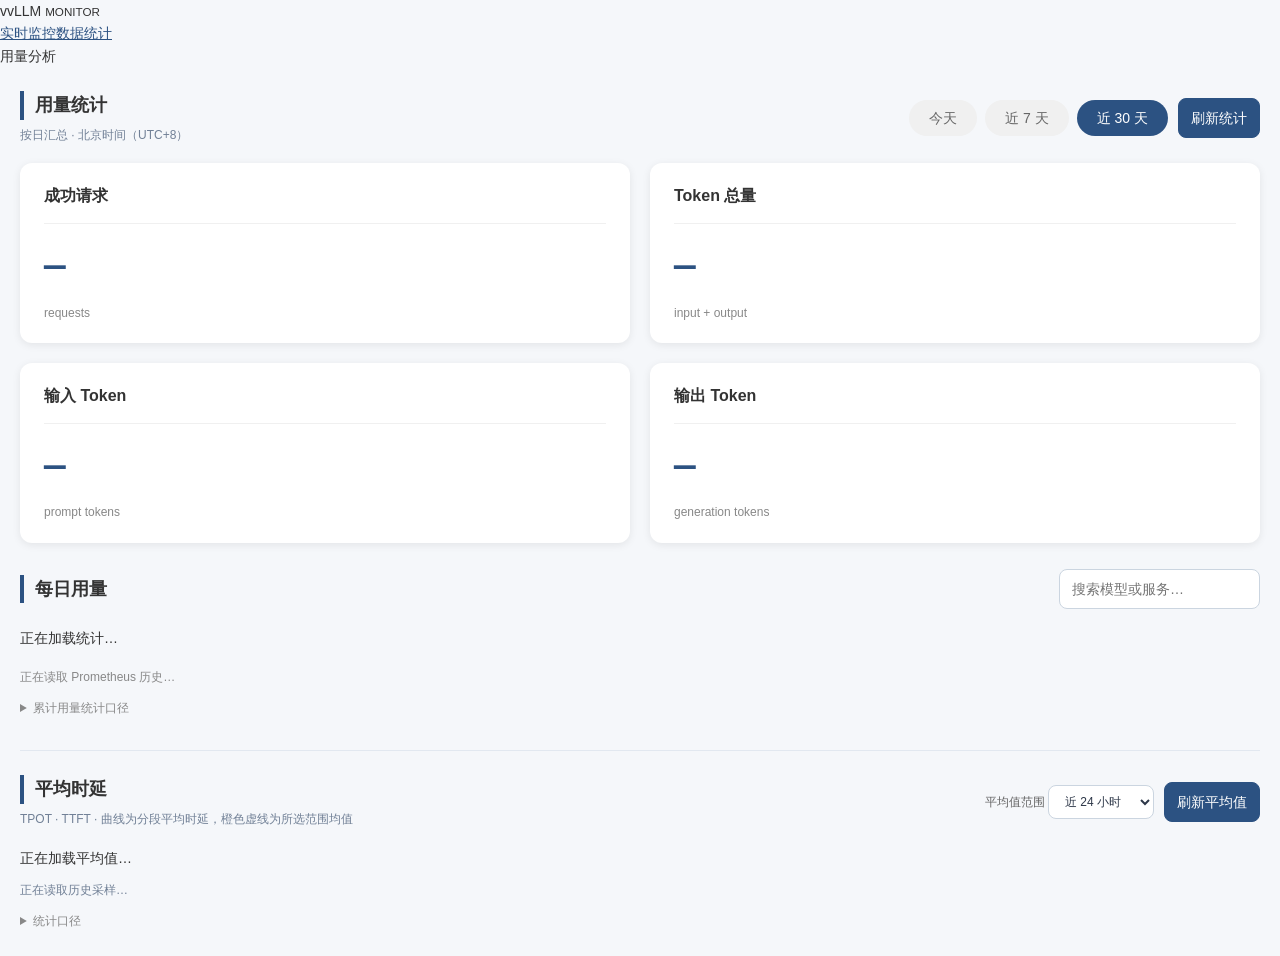
==== commit 98adff7e: "Optimize statistics queries with persistent rollups and add chart crosshairs" ====
--- a/dashboard/statistics.html
+++ b/dashboard/statistics.html
@@ -27,7 +27,6 @@
 <div class="table-head"><div><h1>平均时延</h1><p>TPOT · TTFT · 曲线为分段平均时延，橙色虚线为所选范围均值</p></div><div class="actions"><label>平均值范围 <select id="average-window"><option value="6h">近 6 小时</option><option value="12h">近 12 小时</option><option value="24h" selected>近 24 小时</option><option value="48h">近 48 小时</option><option value="7d">近 7 天</option><option value="custom">自定义时间</option></select></label><button id="average-refresh">刷新平均值</button></div></div>
 <div id="average-custom" class="actions" hidden style="flex-wrap:wrap;margin-bottom:16px"><label>开始时间 <input id="average-start" type="datetime-local" required></label><label>结束时间 <input id="average-end" type="datetime-local" required></label><span style="color:var(--muted);font-size:12px">按本地时区，最长 30 天；选择后点击刷新平均值</span></div>
 <div id="average-error" class="notice" role="alert" hidden></div>
-<div id="average-tooltip" class="latency-tooltip" role="tooltip" hidden></div>
 <div id="average-rows" class="chart-grid" aria-live="polite">正在加载平均值…</div>
 <p id="average-status" role="status" style="font-size:12px;margin:12px 0">正在读取历史采样…</p>
 <details><summary>统计口径</summary><p>TPOT 为请求级每输出 Token 耗时，TTFT 为首 Token 延迟，单位均为毫秒。底层每 3 秒用最近两次采集间的耗时总量增量 ÷ 观测次数增量计算延迟，曲线上的点为各时间段内有效采样的均值（近 24 小时每 5 分钟一个点），不使用 P95 / P50，也不是逐请求原始记录。虚线为所选时间内每 3 秒有效采样的时间均值，不是请求加权均值。无新增观测、采集失败、过期或不完整的 sum/count 指标不计入均值，缺测处断线；有效零值保留。较长范围使用更宽的时间段聚合，末尾不足一个时间段单独统计；仅当整个空段采集正常且无新增时延观测、前后有效点相距不超过 30 分钟时，用实线插值连接并以灰底标注；插值不计入均值。其他缺测保持断线，虚线仍使用完整 3 秒采样计算。</p></details>
@@ -43,7 +42,7 @@
 let tooltipTarget=null;
 function hideBarTooltip(){
   if(tooltipTarget)tooltipTarget.removeAttribute('aria-describedby');
-  tooltipTarget=null;$('bar-tooltip').hidden=true;
+  tooltipTarget=null;$('bar-tooltip').hidden=true;hideStatisticsCrosshair();
 }
 function showBarTooltip(target,x,y){
   if(!target){hideBarTooltip();return;}
@@ -117,7 +116,11 @@
   target.setPointerCapture(event.pointerId);target.focus({preventScroll:true});event.preventDefault();
 };
 $('rows').onpointermove=event=>{
-  if(!brushDrag){showBarTooltip(event.target.closest('[data-bar-tooltip]'),event.clientX,event.clientY);return;}
+  if(!brushDrag){
+    if(event.target.closest('svg[data-queue-chart]')){hideBarTooltip();showQueueCrosshair(event);}
+    else showBarTooltip(event.target.closest('[data-bar-tooltip]'),event.clientX,event.clientY);
+    return;
+  }
   if(event.pointerId!==brushDrag.pointer)return;
   const d=brushDrag,delta=Math.round((event.clientX-d.x)/d.width*data.dates.length);
   [rangeStart,rangeEnd]=brushRange(d.start,d.end,delta,d.part,data.dates.length);render(true);
